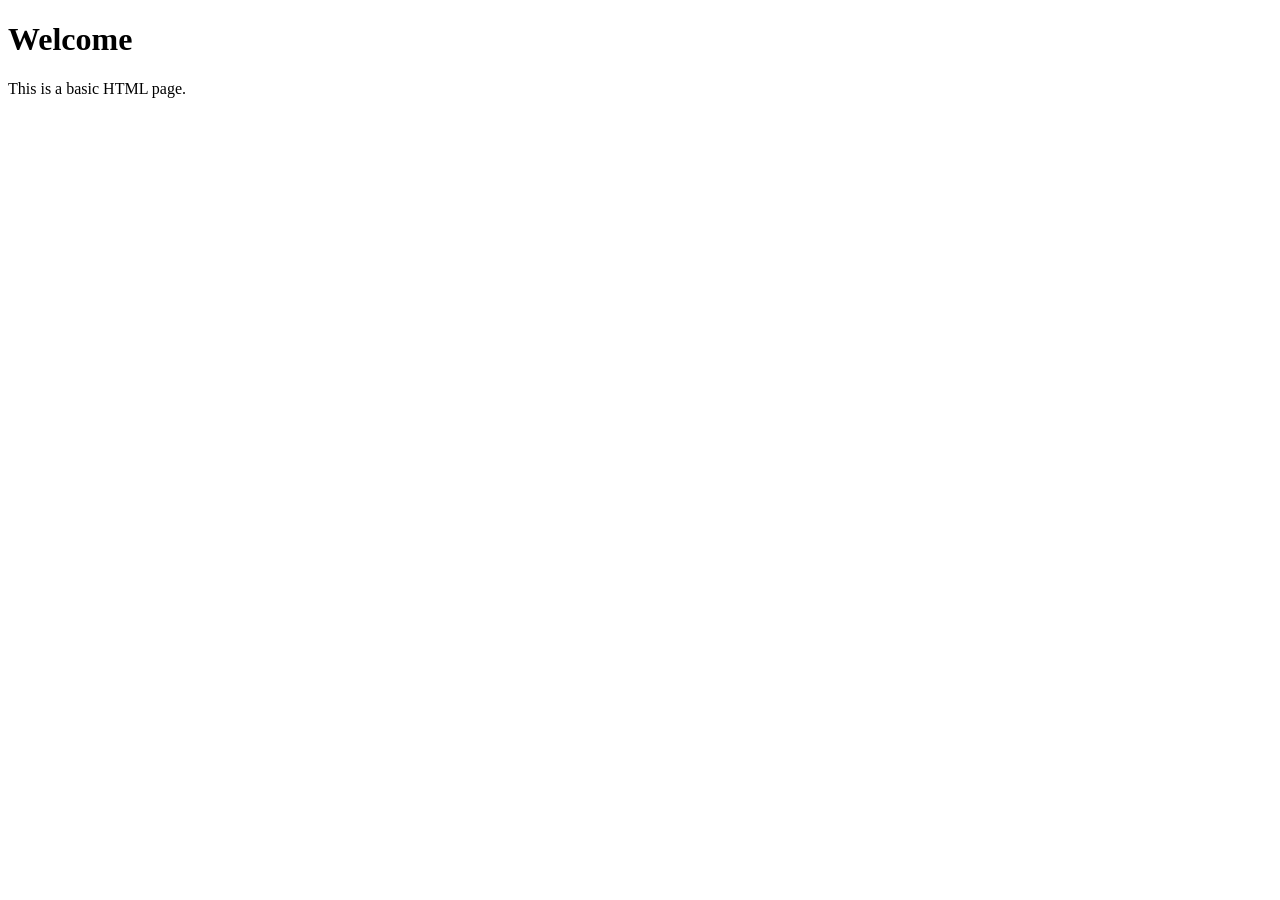
==== index.html @ 4ed7bddf "Create index.html" ====
<!DOCTYPE html>
<html lang="en">
<head>
    <meta charset="UTF-8">
    <meta name="viewport" content="width=device-width, initial-scale=1.0">
    <title>Page Title</title>
</head>
<body>
    <h1>Welcome</h1>
    <p>This is a basic HTML page.</p>
</body>
</html>
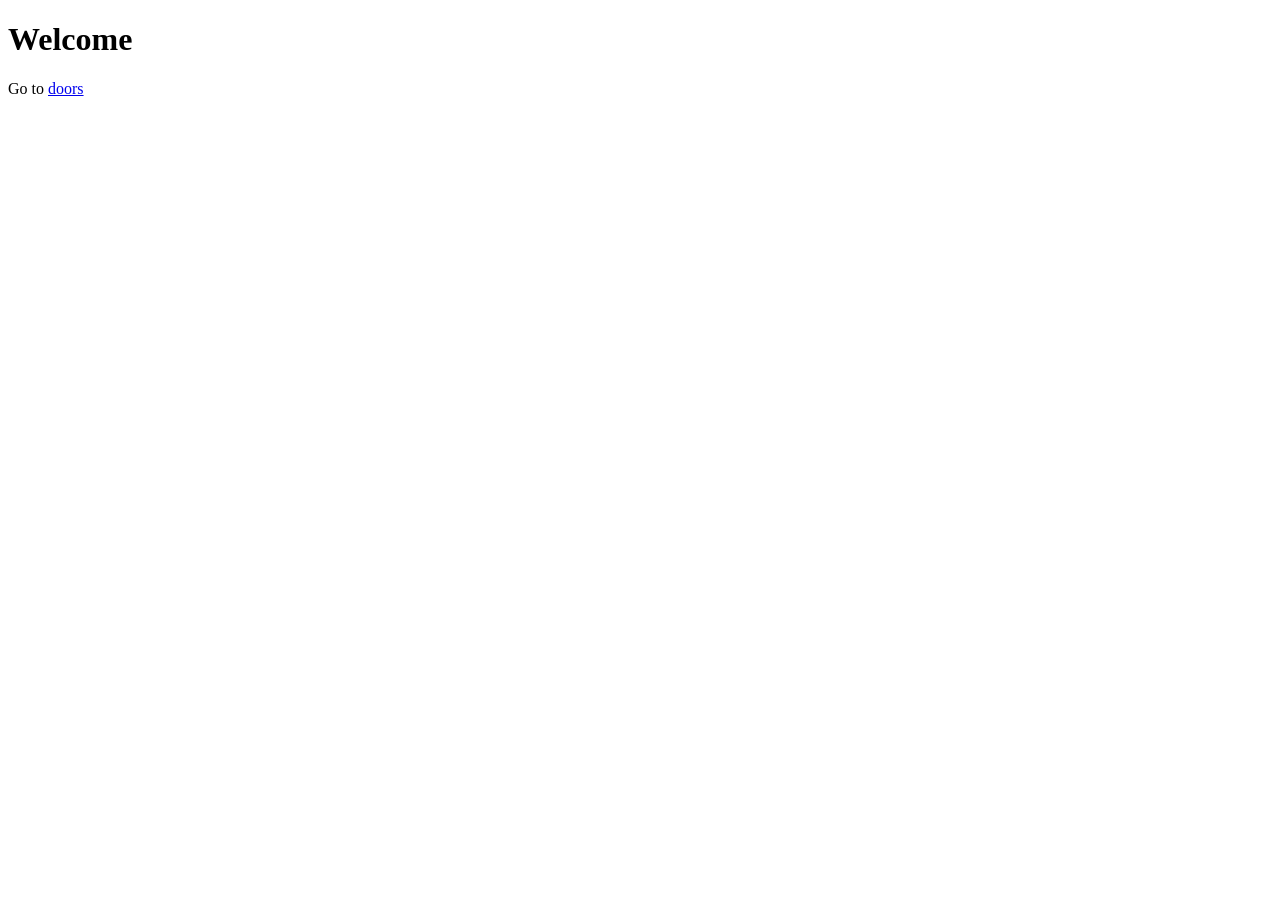
==== commit f4b10d7e: "update things" ====
--- a/index.html
+++ b/index.html
@@ -1,12 +1,12 @@
-<!DOCTYPE html>
+<!doctype html>
 <html lang="en">
-<head>
-    <meta charset="UTF-8">
-    <meta name="viewport" content="width=device-width, initial-scale=1.0">
+  <head>
+    <meta charset="UTF-8" />
+    <meta name="viewport" content="width=device-width, initial-scale=1.0" />
     <title>Page Title</title>
-</head>
-<body>
+  </head>
+  <body>
     <h1>Welcome</h1>
-    <p>This is a basic HTML page.</p>
-</body>
-</html>+    <p>Go to <a href="doors/index.html">doors</a></p>
+  </body>
+</html>
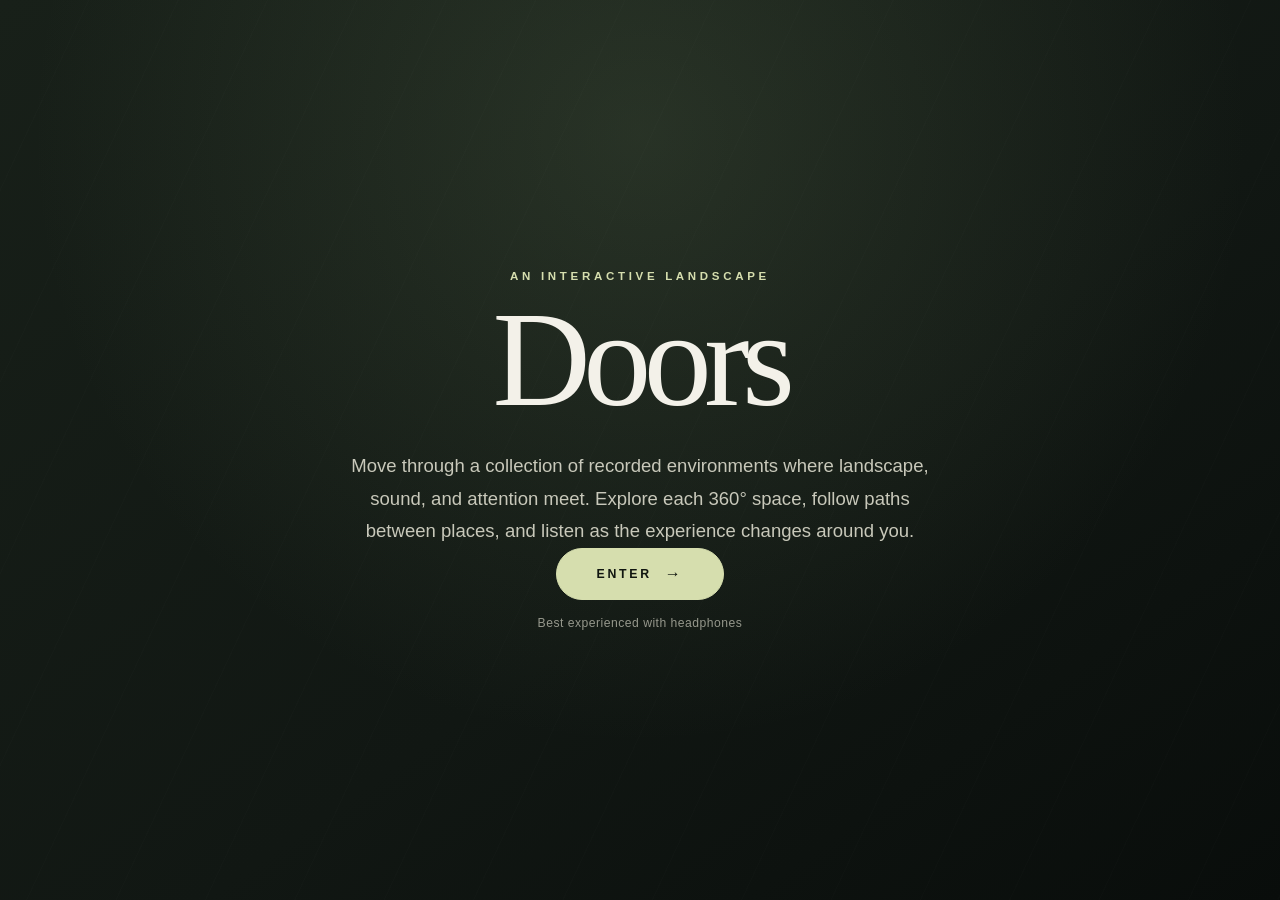
==== commit aaeb9271: "Update index.html" ====
--- a/index.html
+++ b/index.html
@@ -3,10 +3,239 @@
   <head>
     <meta charset="UTF-8" />
     <meta name="viewport" content="width=device-width, initial-scale=1.0" />
-    <title>Page Title</title>
+    <meta
+      name="description"
+      content="Doors is an interactive, place-based 360° audiovisual experience."
+    />
+    <title>Doors — A 360° Audiovisual Experience</title>
+    <style>
+      :root {
+        color-scheme: dark;
+        --ink: #f3f1e9;
+        --muted: #c8c8ba;
+        --accent: #d6deae;
+        --background: #111713;
+      }
+
+      * {
+        box-sizing: border-box;
+      }
+
+      html {
+        min-height: 100%;
+        background: var(--background);
+      }
+
+      body {
+        min-height: 100vh;
+        margin: 0;
+        color: var(--ink);
+        background:
+          radial-gradient(
+            circle at 50% 15%,
+            rgba(112, 135, 97, 0.22),
+            transparent 38rem
+          ),
+          linear-gradient(
+            145deg,
+            #182019 0%,
+            var(--background) 58%,
+            #090d0b 100%
+          );
+        font-family: "Avenir Next", Avenir, "Segoe UI", sans-serif;
+      }
+
+      body::before {
+        position: fixed;
+        inset: 0;
+        background-image: repeating-linear-gradient(
+          115deg,
+          transparent 0,
+          transparent 5rem,
+          rgba(255, 255, 255, 0.012) 5rem,
+          rgba(255, 255, 255, 0.012) calc(5rem + 1px)
+        );
+        content: "";
+        pointer-events: none;
+      }
+
+      main {
+        position: relative;
+        display: grid;
+        min-height: 100vh;
+        place-items: center;
+        padding: clamp(2rem, 6vw, 5rem) 1.25rem;
+      }
+
+      .welcome {
+        width: min(100%, 47rem);
+        text-align: center;
+      }
+
+      .eyebrow {
+        margin: 0 0 1.25rem;
+        color: var(--accent);
+        font-size: 0.72rem;
+        font-weight: 600;
+        letter-spacing: 0.32em;
+        text-transform: uppercase;
+      }
+
+      h1 {
+        margin: 0;
+        font-family: Georgia, "Times New Roman", serif;
+        font-size: clamp(4.25rem, 13vw, 8.5rem);
+        font-weight: 400;
+        letter-spacing: -0.055em;
+        line-height: 0.85;
+      }
+
+      .introduction {
+        max-width: 38rem;
+        margin: 2rem auto 0;
+        color: var(--muted);
+        font-size: clamp(1rem, 2.2vw, 1.16rem);
+        line-height: 1.75;
+      }
+
+      .image-placeholder {
+        position: relative;
+        display: grid;
+        width: min(100%, 38rem);
+        min-height: clamp(10rem, 27vw, 15rem);
+        margin: 2.25rem auto;
+        overflow: hidden;
+        place-items: center;
+        border: 1px solid rgba(214, 222, 174, 0.35);
+        border-radius: 50% 50% 1rem 1rem / 12% 12% 1rem 1rem;
+        background:
+          linear-gradient(rgba(8, 12, 9, 0.2), rgba(8, 12, 9, 0.72)),
+          linear-gradient(135deg, #354439, #1a241d 58%, #101712);
+      }
+
+      .image-placeholder::before,
+      .image-placeholder::after {
+        position: absolute;
+        bottom: -12%;
+        width: 75%;
+        height: 65%;
+        border-radius: 50% 50% 0 0;
+        background: rgba(8, 14, 10, 0.45);
+        content: "";
+        transform: rotate(8deg);
+      }
+
+      .image-placeholder::before {
+        left: -20%;
+      }
+
+      .image-placeholder::after {
+        right: -24%;
+        transform: rotate(-10deg);
+      }
+
+      .image-placeholder span {
+        z-index: 1;
+        padding: 0.55rem 0.8rem;
+        border: 1px solid rgba(243, 241, 233, 0.25);
+        background: rgba(12, 17, 13, 0.55);
+        color: rgba(243, 241, 233, 0.75);
+        font-size: 0.68rem;
+        letter-spacing: 0.18em;
+        text-transform: uppercase;
+      }
+
+      .enter-button {
+        display: inline-flex;
+        min-width: 10.5rem;
+        align-items: center;
+        justify-content: center;
+        padding: 1rem 1.75rem;
+        border: 1px solid var(--accent);
+        border-radius: 999px;
+        color: #10150f;
+        background: var(--accent);
+        font-size: 0.77rem;
+        font-weight: 700;
+        letter-spacing: 0.22em;
+        text-decoration: none;
+        text-transform: uppercase;
+        transition:
+          background-color 180ms ease,
+          color 180ms ease,
+          transform 180ms ease;
+      }
+
+      .enter-button::after {
+        margin-left: 0.8rem;
+        content: "→";
+        font-size: 1rem;
+        transition: transform 180ms ease;
+      }
+
+      .enter-button:hover {
+        color: var(--ink);
+        background: transparent;
+        transform: translateY(-2px);
+      }
+
+      .enter-button:hover::after {
+        transform: translateX(0.2rem);
+      }
+
+      .enter-button:focus-visible {
+        outline: 3px solid var(--ink);
+        outline-offset: 5px;
+      }
+
+      .sound-note {
+        margin: 1rem 0 0;
+        color: rgba(200, 200, 186, 0.72);
+        font-size: 0.76rem;
+        letter-spacing: 0.04em;
+      }
+
+      @media (max-width: 35rem) {
+        main {
+          align-items: start;
+          padding-top: 3.5rem;
+        }
+
+        .introduction {
+          line-height: 1.6;
+        }
+      }
+
+      @media (prefers-reduced-motion: reduce) {
+        .enter-button,
+        .enter-button::after {
+          transition: none;
+        }
+      }
+    </style>
   </head>
   <body>
-    <h1>Welcome</h1>
-    <p>Go to <a href="doors/index.html">doors</a></p>
+    <main>
+      <section class="welcome" aria-labelledby="welcome-title">
+        <p class="eyebrow">An interactive landscape</p>
+        <h1 id="welcome-title">Doors</h1>
+        <p class="introduction">
+          Move through a collection of recorded environments where landscape,
+          sound, and attention meet. Explore each 360° space, follow paths
+          between places, and listen as the experience changes around you.
+        </p>
+
+        <!-- <div
+          class="image-placeholder"
+          role="img"
+          aria-label="Placeholder for a project landscape image"
+        >
+          <span>Project image</span>
+        </div> -->
+
+        <a class="enter-button" href="doors/index.html">Enter</a>
+        <p class="sound-note">Best experienced with headphones</p>
+      </section>
+    </main>
   </body>
 </html>
